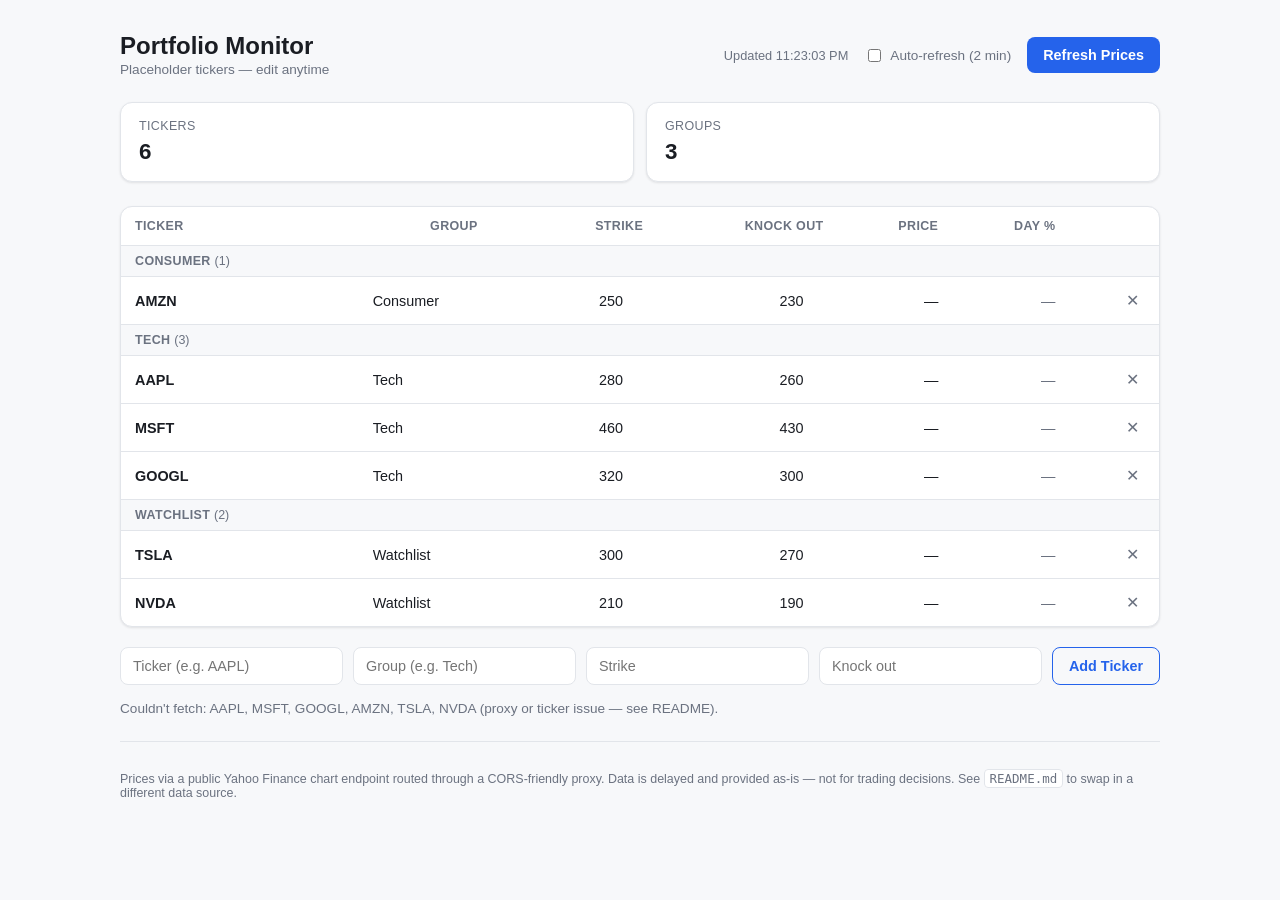
==== index.html @ d056b751 "Replace shares/cost tracking with strike, knock out, and grouping Drops Shares/Avg Cost/Gain/Return " ====
<!DOCTYPE html>
<html lang="en">
<head>
<meta charset="UTF-8">
<meta name="viewport" content="width=device-width, initial-scale=1.0">
<title>Portfolio Monitor</title>
<link rel="stylesheet" href="style.css">
</head>
<body>
<div class="app">

  <header class="topbar">
    <div class="brand">
      <h1>Portfolio Monitor</h1>
      <span class="subtitle" id="subtitle">Placeholder tickers — edit anytime</span>
    </div>
    <div class="topbar-actions">
      <span id="lastUpdated" class="last-updated">Not refreshed yet</span>
      <label class="auto-refresh">
        <input type="checkbox" id="autoRefreshToggle">
        Auto-refresh (2 min)
      </label>
      <button id="refreshBtn" class="btn btn-primary">Refresh Prices</button>
    </div>
  </header>

  <section class="summary-cards" id="summaryCards">
    <div class="card">
      <span class="card-label">Tickers</span>
      <span class="card-value" id="totalTickers">0</span>
    </div>
    <div class="card">
      <span class="card-label">Groups</span>
      <span class="card-value" id="totalGroups">0</span>
    </div>
  </section>

  <section class="table-wrap">
    <table id="portfolioTable">
      <thead>
        <tr>
          <th>Ticker</th>
          <th>Group</th>
          <th>Strike</th>
          <th>Knock Out</th>
          <th>Price</th>
          <th>Day %</th>
          <th></th>
        </tr>
      </thead>
      <tbody id="portfolioBody">
      </tbody>
    </table>
  </section>

  <datalist id="groupList"></datalist>

  <section class="add-row">
    <input type="text" id="newTicker" placeholder="Ticker (e.g. AAPL)" maxlength="10">
    <input type="text" id="newGroup" placeholder="Group (e.g. Tech)" list="groupList" maxlength="40">
    <input type="number" id="newStrike" placeholder="Strike" step="any">
    <input type="number" id="newKnockout" placeholder="Knock out" step="any">
    <button id="addBtn" class="btn btn-secondary">Add Ticker</button>
  </section>

  <p id="statusMsg" class="status-msg"></p>

  <footer>
    <p>Prices via a public Yahoo Finance chart endpoint routed through a CORS-friendly proxy. Data is delayed and provided as-is — not for trading decisions. See <code>README.md</code> to swap in a different data source.</p>
  </footer>

</div>
<script src="app.js"></script>
</body>
</html>
---- style.css ----
:root {
  --bg: #f7f8fa;
  --surface: #ffffff;
  --border: #e2e5ea;
  --text: #1a1d23;
  --text-muted: #6b7280;
  --accent: #2563eb;
  --accent-hover: #1d4ed8;
  --positive: #16a34a;
  --negative: #dc2626;
  --shadow: 0 1px 2px rgba(0,0,0,0.04), 0 1px 3px rgba(0,0,0,0.06);
}

@media (prefers-color-scheme: dark) {
  :root {
    --bg: #0f1115;
    --surface: #171a21;
    --border: #2a2e37;
    --text: #e7e9ee;
    --text-muted: #9aa1ac;
    --accent: #3b82f6;
    --accent-hover: #60a5fa;
    --positive: #22c55e;
    --negative: #f87171;
    --shadow: 0 1px 2px rgba(0,0,0,0.3), 0 1px 3px rgba(0,0,0,0.4);
  }
}

* { box-sizing: border-box; }

body {
  margin: 0;
  font-family: -apple-system, BlinkMacSystemFont, "Segoe UI", Roboto, Helvetica, Arial, sans-serif;
  background: var(--bg);
  color: var(--text);
}

.app {
  max-width: 1080px;
  margin: 0 auto;
  padding: 32px 20px 60px;
}

.topbar {
  display: flex;
  justify-content: space-between;
  align-items: center;
  flex-wrap: wrap;
  gap: 16px;
  margin-bottom: 24px;
}

.brand h1 {
  margin: 0;
  font-size: 1.5rem;
  font-weight: 700;
}

.subtitle {
  color: var(--text-muted);
  font-size: 0.85rem;
}

.topbar-actions {
  display: flex;
  align-items: center;
  gap: 16px;
  flex-wrap: wrap;
}

.last-updated {
  font-size: 0.8rem;
  color: var(--text-muted);
}

.auto-refresh {
  font-size: 0.85rem;
  color: var(--text-muted);
  display: flex;
  align-items: center;
  gap: 6px;
  cursor: pointer;
  user-select: none;
}

.btn {
  border: none;
  border-radius: 8px;
  padding: 10px 16px;
  font-size: 0.9rem;
  font-weight: 600;
  cursor: pointer;
  transition: background 0.15s ease;
}

.btn-primary {
  background: var(--accent);
  color: white;
}
.btn-primary:hover { background: var(--accent-hover); }
.btn-primary:disabled { opacity: 0.6; cursor: default; }

.btn-secondary {
  background: transparent;
  color: var(--accent);
  border: 1px solid var(--accent);
}
.btn-secondary:hover { background: var(--accent); color: white; }

.summary-cards {
  display: grid;
  grid-template-columns: repeat(auto-fit, minmax(180px, 1fr));
  gap: 12px;
  margin-bottom: 24px;
}

.card {
  background: var(--surface);
  border: 1px solid var(--border);
  border-radius: 12px;
  padding: 16px 18px;
  box-shadow: var(--shadow);
  display: flex;
  flex-direction: column;
  gap: 6px;
}

.card-label {
  font-size: 0.78rem;
  color: var(--text-muted);
  text-transform: uppercase;
  letter-spacing: 0.03em;
}

.card-value {
  font-size: 1.4rem;
  font-weight: 700;
  font-variant-numeric: tabular-nums;
}

.table-wrap {
  background: var(--surface);
  border: 1px solid var(--border);
  border-radius: 12px;
  box-shadow: var(--shadow);
  overflow-x: auto;
  margin-bottom: 20px;
}

table {
  width: 100%;
  border-collapse: collapse;
  min-width: 620px;
}

th, td {
  text-align: right;
  padding: 12px 14px;
  font-size: 0.9rem;
  white-space: nowrap;
}

th:first-child, td:first-child {
  text-align: left;
}

th {
  color: var(--text-muted);
  font-weight: 600;
  font-size: 0.78rem;
  text-transform: uppercase;
  letter-spacing: 0.03em;
  border-bottom: 1px solid var(--border);
}

tbody tr {
  border-bottom: 1px solid var(--border);
}
tbody tr:last-child { border-bottom: none; }

.ticker-cell {
  font-weight: 700;
}

.group-header td {
  text-align: left;
  background: var(--bg);
  font-size: 0.78rem;
  font-weight: 700;
  text-transform: uppercase;
  letter-spacing: 0.03em;
  color: var(--text-muted);
  padding: 8px 14px;
}

.group-count {
  font-weight: 500;
  text-transform: none;
  letter-spacing: normal;
}

.positive { color: var(--positive); }
.negative { color: var(--negative); }
.neutral { color: var(--text-muted); }

.remove-btn {
  background: transparent;
  border: none;
  color: var(--text-muted);
  cursor: pointer;
  font-size: 1rem;
  padding: 2px 6px;
  border-radius: 4px;
}
.remove-btn:hover { color: var(--negative); background: rgba(220,38,38,0.1); }

.editable {
  background: transparent;
  border: 1px solid transparent;
  color: inherit;
  font: inherit;
  text-align: right;
  width: 70px;
  border-radius: 4px;
  padding: 2px 4px;
}

.editable-text {
  text-align: left;
  width: 110px;
}
.editable:hover, .editable:focus {
  border-color: var(--border);
  outline: none;
  background: var(--bg);
}

.add-row {
  display: flex;
  gap: 10px;
  flex-wrap: wrap;
  margin-bottom: 16px;
}

.add-row input {
  background: var(--surface);
  border: 1px solid var(--border);
  border-radius: 8px;
  padding: 10px 12px;
  color: var(--text);
  font-size: 0.9rem;
  flex: 1;
  min-width: 120px;
}

.status-msg {
  min-height: 1.2em;
  font-size: 0.85rem;
  color: var(--text-muted);
}

footer {
  margin-top: 24px;
  font-size: 0.78rem;
  color: var(--text-muted);
  border-top: 1px solid var(--border);
  padding-top: 16px;
}

footer code {
  background: var(--surface);
  border: 1px solid var(--border);
  padding: 1px 5px;
  border-radius: 4px;
}
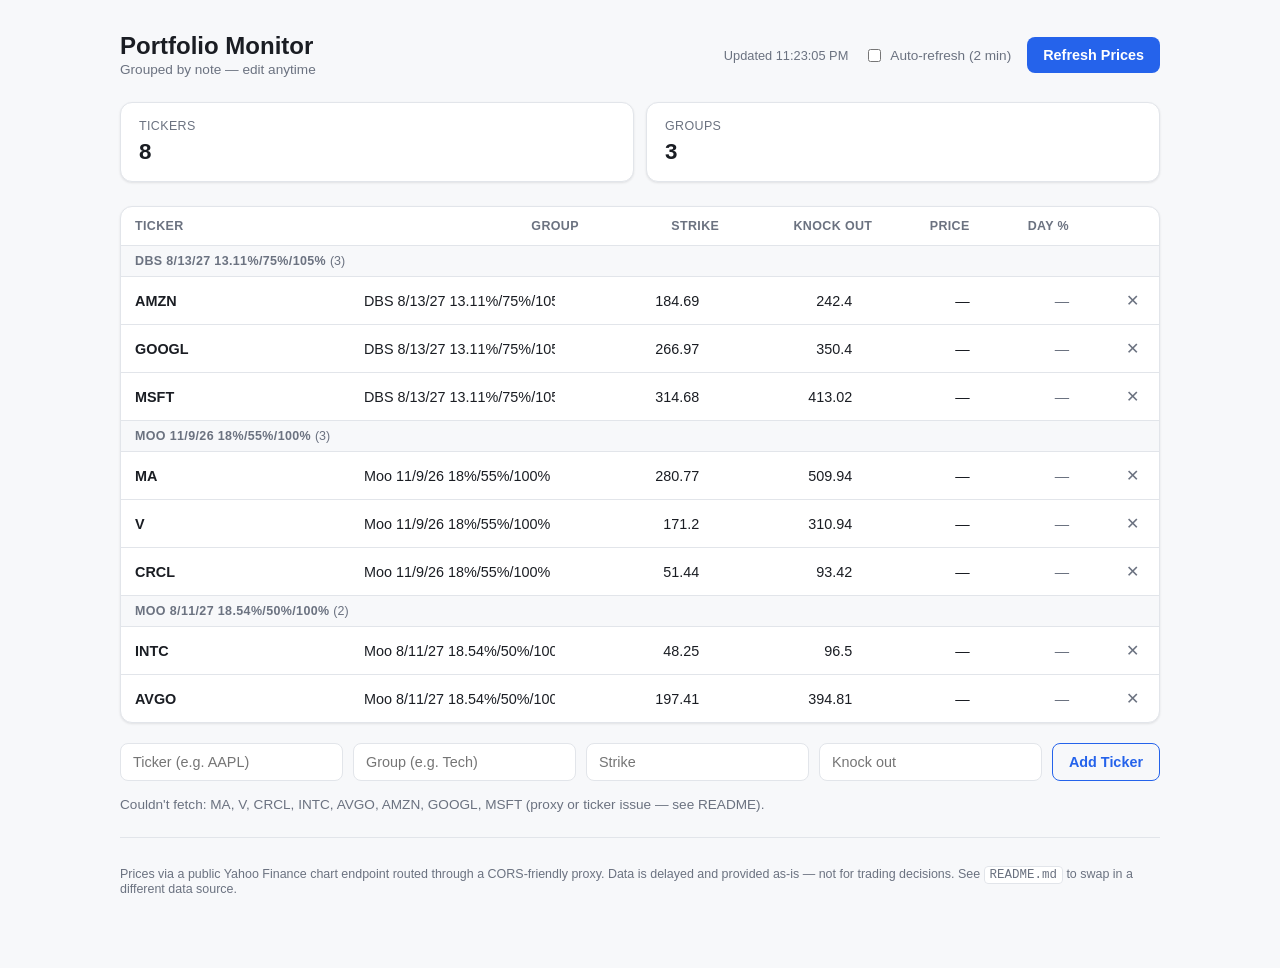
==== commit a49f8dcf: "Seed real note groupings in place of generic placeholder tickers Replaces the demo AAPL/MSFT/etc. pl" ====
--- a/index.html
+++ b/index.html
@@ -12,7 +12,7 @@
   <header class="topbar">
     <div class="brand">
       <h1>Portfolio Monitor</h1>
-      <span class="subtitle" id="subtitle">Placeholder tickers — edit anytime</span>
+      <span class="subtitle" id="subtitle">Grouped by note — edit anytime</span>
     </div>
     <div class="topbar-actions">
       <span id="lastUpdated" class="last-updated">Not refreshed yet</span>
--- a/style.css
+++ b/style.css
@@ -227,7 +227,7 @@
 
 .editable-text {
   text-align: left;
-  width: 110px;
+  width: 220px;
 }
 .editable:hover, .editable:focus {
   border-color: var(--border);
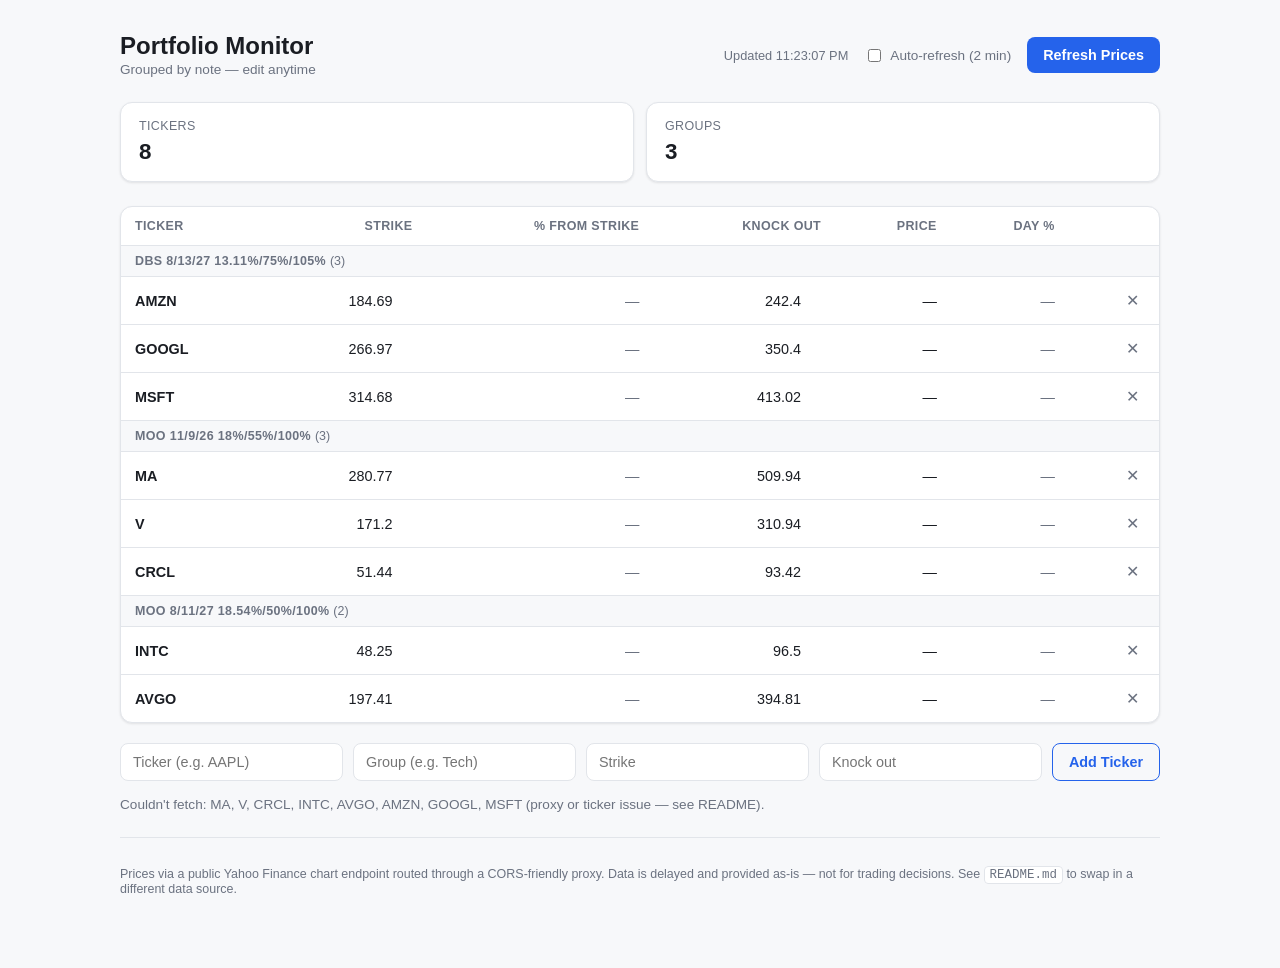
==== commit 536c38d2: "Drop Group column, add % from Strike column Group is still used for header clustering and settable w" ====
--- a/index.html
+++ b/index.html
@@ -40,8 +40,8 @@
       <thead>
         <tr>
           <th>Ticker</th>
-          <th>Group</th>
           <th>Strike</th>
+          <th>% from Strike</th>
           <th>Knock Out</th>
           <th>Price</th>
           <th>Day %</th>
--- a/style.css
+++ b/style.css
@@ -225,9 +225,20 @@
   padding: 2px 4px;
 }
 
-.editable-text {
-  text-align: left;
-  width: 220px;
+.cell-below-strike {
+  background: rgba(220, 38, 38, 0.15);
+}
+.cell-below-strike .editable {
+  color: var(--negative);
+  font-weight: 600;
+}
+
+.cell-above-knockout {
+  background: rgba(22, 163, 74, 0.15);
+}
+.cell-above-knockout .editable {
+  color: var(--positive);
+  font-weight: 600;
 }
 .editable:hover, .editable:focus {
   border-color: var(--border);
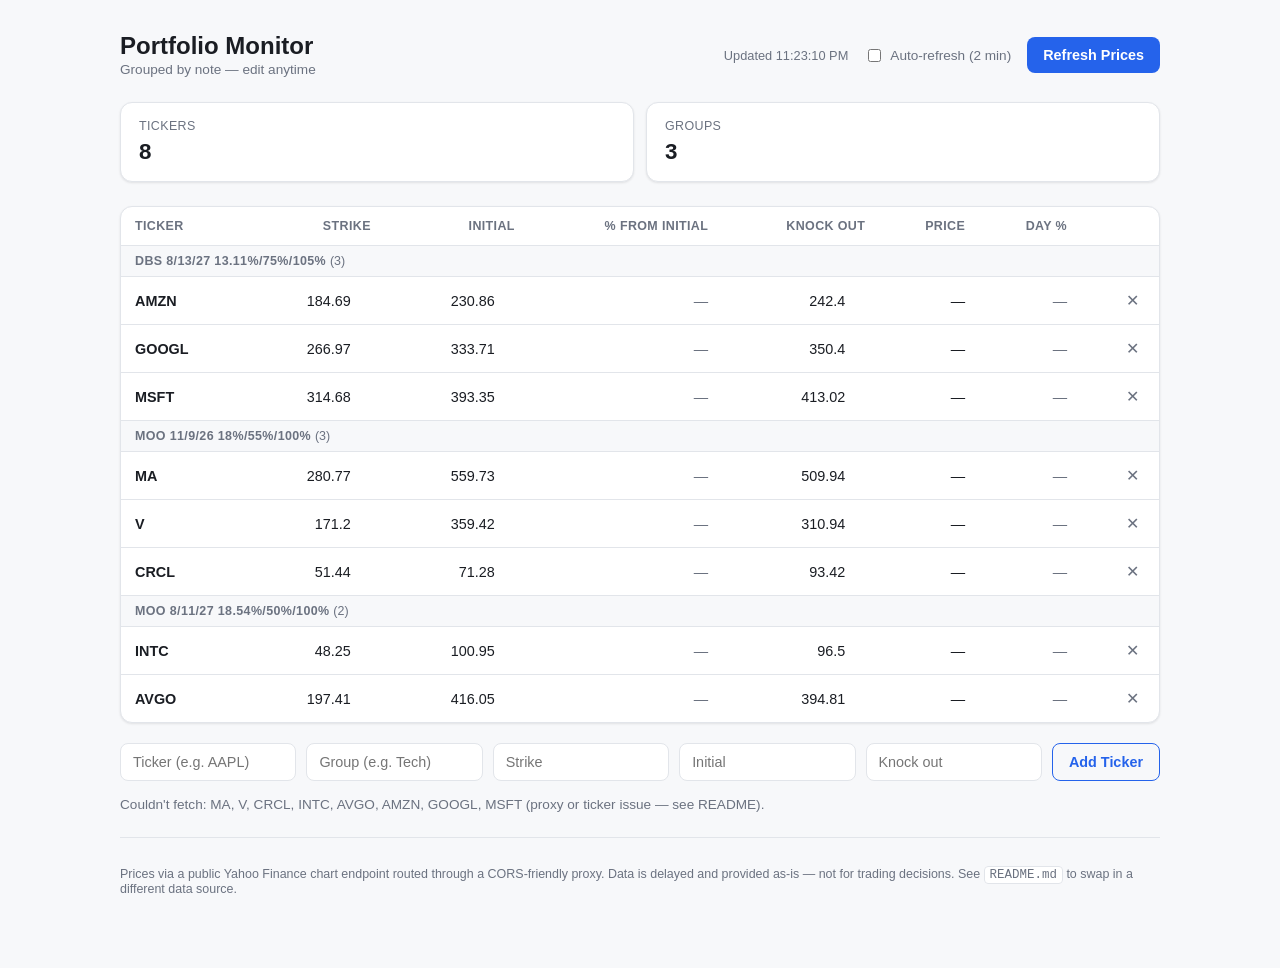
==== commit 7bdfad42: "Replace % from Strike with an Initial field and % from Initial Adds an editable Initial price per ti" ====
--- a/index.html
+++ b/index.html
@@ -41,7 +41,8 @@
         <tr>
           <th>Ticker</th>
           <th>Strike</th>
-          <th>% from Strike</th>
+          <th>Initial</th>
+          <th>% from Initial</th>
           <th>Knock Out</th>
           <th>Price</th>
           <th>Day %</th>
@@ -59,6 +60,7 @@
     <input type="text" id="newTicker" placeholder="Ticker (e.g. AAPL)" maxlength="10">
     <input type="text" id="newGroup" placeholder="Group (e.g. Tech)" list="groupList" maxlength="40">
     <input type="number" id="newStrike" placeholder="Strike" step="any">
+    <input type="number" id="newInitial" placeholder="Initial" step="any">
     <input type="number" id="newKnockout" placeholder="Knock out" step="any">
     <button id="addBtn" class="btn btn-secondary">Add Ticker</button>
   </section>
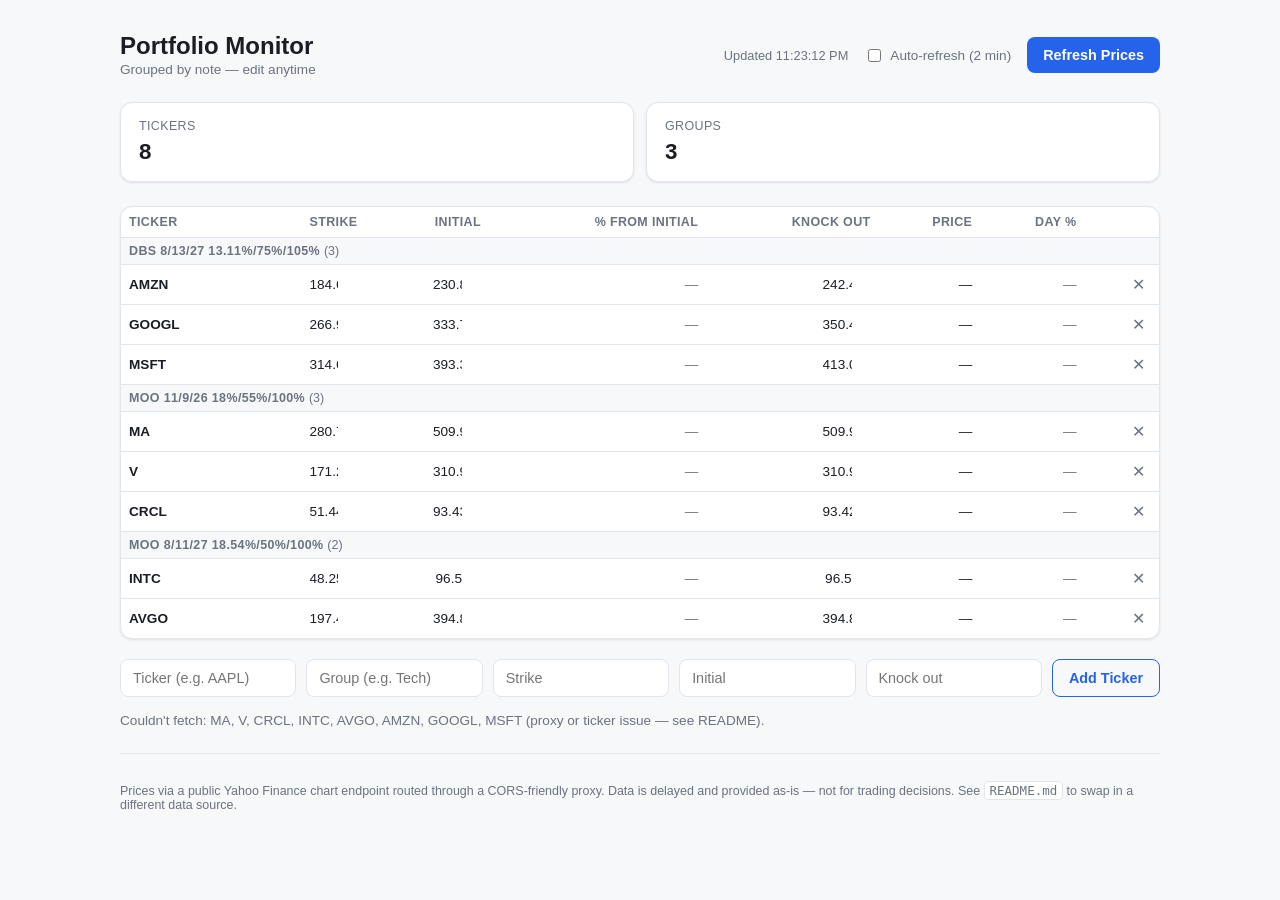
==== commit c2fd8a49: "Tighten table columns and guarantee pinch-zoom on mobile Reduces cell padding, font size, and editab" ====
--- a/index.html
+++ b/index.html
@@ -2,7 +2,7 @@
 <html lang="en">
 <head>
 <meta charset="UTF-8">
-<meta name="viewport" content="width=device-width, initial-scale=1.0">
+<meta name="viewport" content="width=device-width, initial-scale=1.0, maximum-scale=5, user-scalable=yes">
 <title>Portfolio Monitor</title>
 <link rel="stylesheet" href="style.css">
 </head>
--- a/style.css
+++ b/style.css
@@ -150,13 +150,13 @@
 table {
   width: 100%;
   border-collapse: collapse;
-  min-width: 620px;
+  min-width: 460px;
 }
 
 th, td {
   text-align: right;
-  padding: 12px 14px;
-  font-size: 0.9rem;
+  padding: 8px 8px;
+  font-size: 0.85rem;
   white-space: nowrap;
 }
 
@@ -190,7 +190,7 @@
   text-transform: uppercase;
   letter-spacing: 0.03em;
   color: var(--text-muted);
-  padding: 8px 14px;
+  padding: 6px 8px;
 }
 
 .group-count {
@@ -219,10 +219,11 @@
   border: 1px solid transparent;
   color: inherit;
   font: inherit;
+  font-size: 0.85rem;
   text-align: right;
-  width: 70px;
+  width: 52px;
   border-radius: 4px;
-  padding: 2px 4px;
+  padding: 2px 3px;
 }
 
 .cell-below-strike {
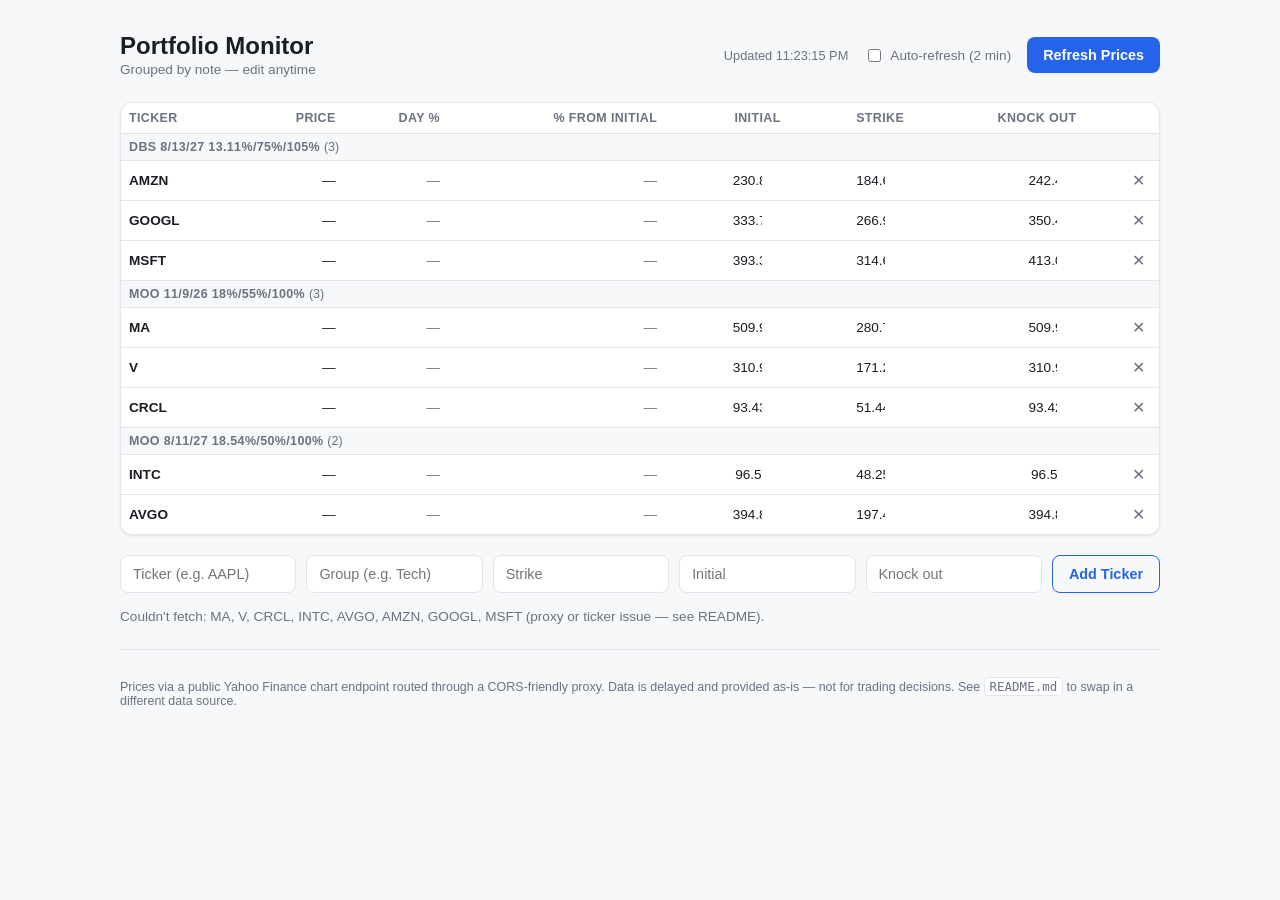
==== commit cd797918: "Remove ticker/group count cards, reorder columns Drops the Tickers/Groups summary cards. Reorders ta" ====
--- a/index.html
+++ b/index.html
@@ -24,28 +24,17 @@
     </div>
   </header>
 
-  <section class="summary-cards" id="summaryCards">
-    <div class="card">
-      <span class="card-label">Tickers</span>
-      <span class="card-value" id="totalTickers">0</span>
-    </div>
-    <div class="card">
-      <span class="card-label">Groups</span>
-      <span class="card-value" id="totalGroups">0</span>
-    </div>
-  </section>
-
   <section class="table-wrap">
     <table id="portfolioTable">
       <thead>
         <tr>
           <th>Ticker</th>
-          <th>Strike</th>
-          <th>Initial</th>
-          <th>% from Initial</th>
-          <th>Knock Out</th>
           <th>Price</th>
           <th>Day %</th>
+          <th>% from Initial</th>
+          <th>Initial</th>
+          <th>Strike</th>
+          <th>Knock Out</th>
           <th></th>
         </tr>
       </thead>
--- a/style.css
+++ b/style.css
@@ -107,37 +107,6 @@
 }
 .btn-secondary:hover { background: var(--accent); color: white; }
 
-.summary-cards {
-  display: grid;
-  grid-template-columns: repeat(auto-fit, minmax(180px, 1fr));
-  gap: 12px;
-  margin-bottom: 24px;
-}
-
-.card {
-  background: var(--surface);
-  border: 1px solid var(--border);
-  border-radius: 12px;
-  padding: 16px 18px;
-  box-shadow: var(--shadow);
-  display: flex;
-  flex-direction: column;
-  gap: 6px;
-}
-
-.card-label {
-  font-size: 0.78rem;
-  color: var(--text-muted);
-  text-transform: uppercase;
-  letter-spacing: 0.03em;
-}
-
-.card-value {
-  font-size: 1.4rem;
-  font-weight: 700;
-  font-variant-numeric: tabular-nums;
-}
-
 .table-wrap {
   background: var(--surface);
   border: 1px solid var(--border);
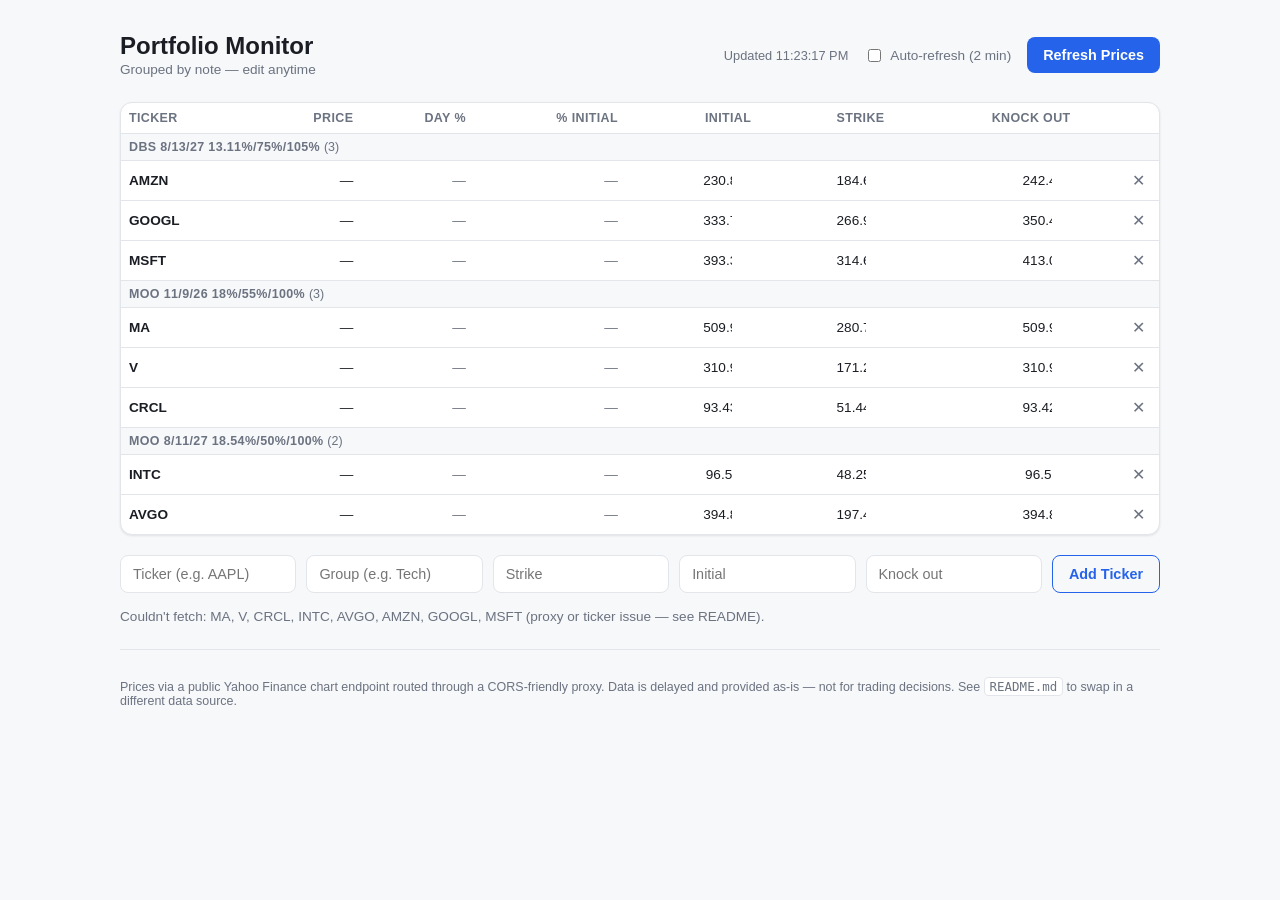
==== commit 07ce61b1: "Rename % from Initial column header to % Initial" ====
--- a/index.html
+++ b/index.html
@@ -31,7 +31,7 @@
           <th>Ticker</th>
           <th>Price</th>
           <th>Day %</th>
-          <th>% from Initial</th>
+          <th>% Initial</th>
           <th>Initial</th>
           <th>Strike</th>
           <th>Knock Out</th>
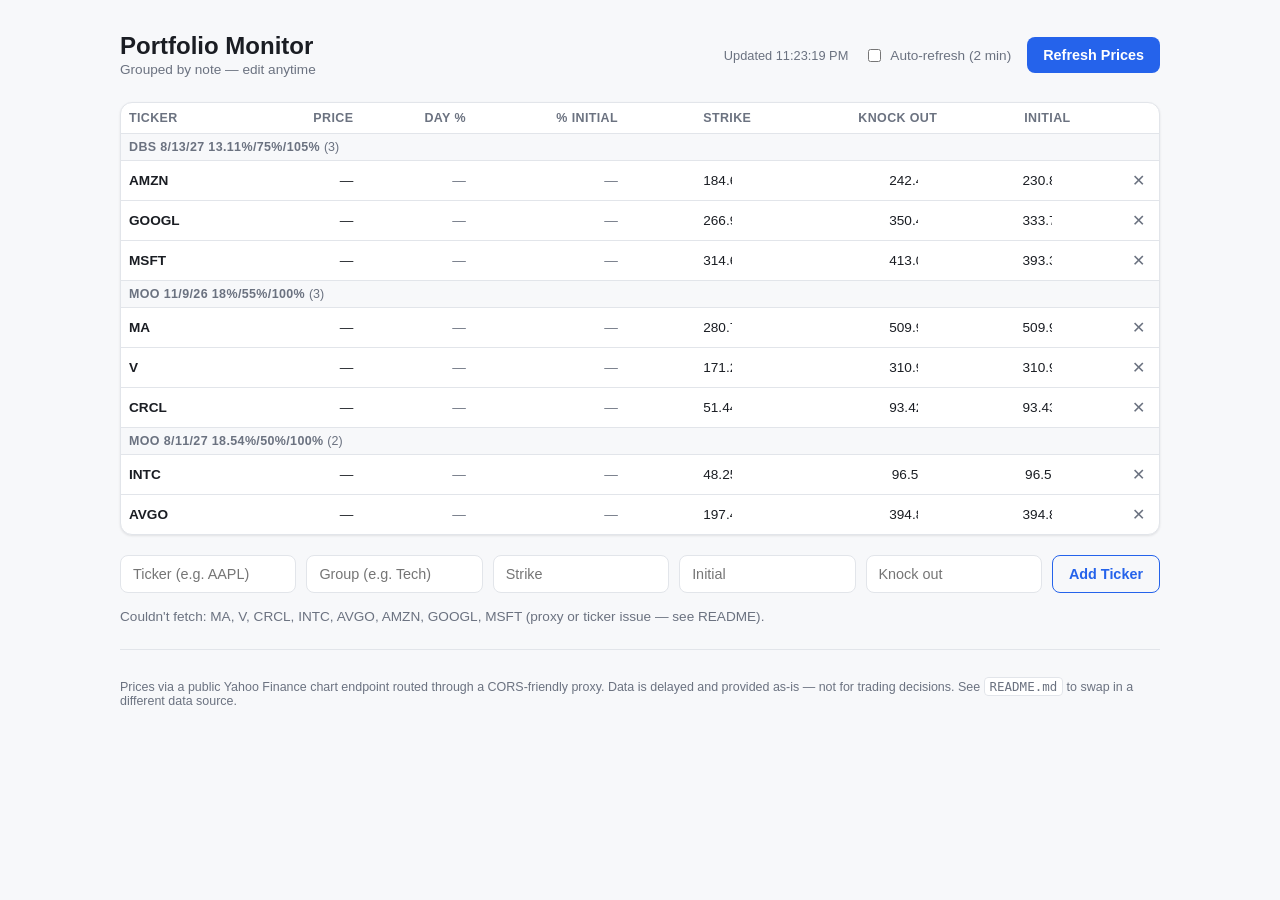
==== commit 36b7a642: "Move Initial column to the end of the table" ====
--- a/index.html
+++ b/index.html
@@ -32,9 +32,9 @@
           <th>Price</th>
           <th>Day %</th>
           <th>% Initial</th>
-          <th>Initial</th>
           <th>Strike</th>
           <th>Knock Out</th>
+          <th>Initial</th>
           <th></th>
         </tr>
       </thead>
